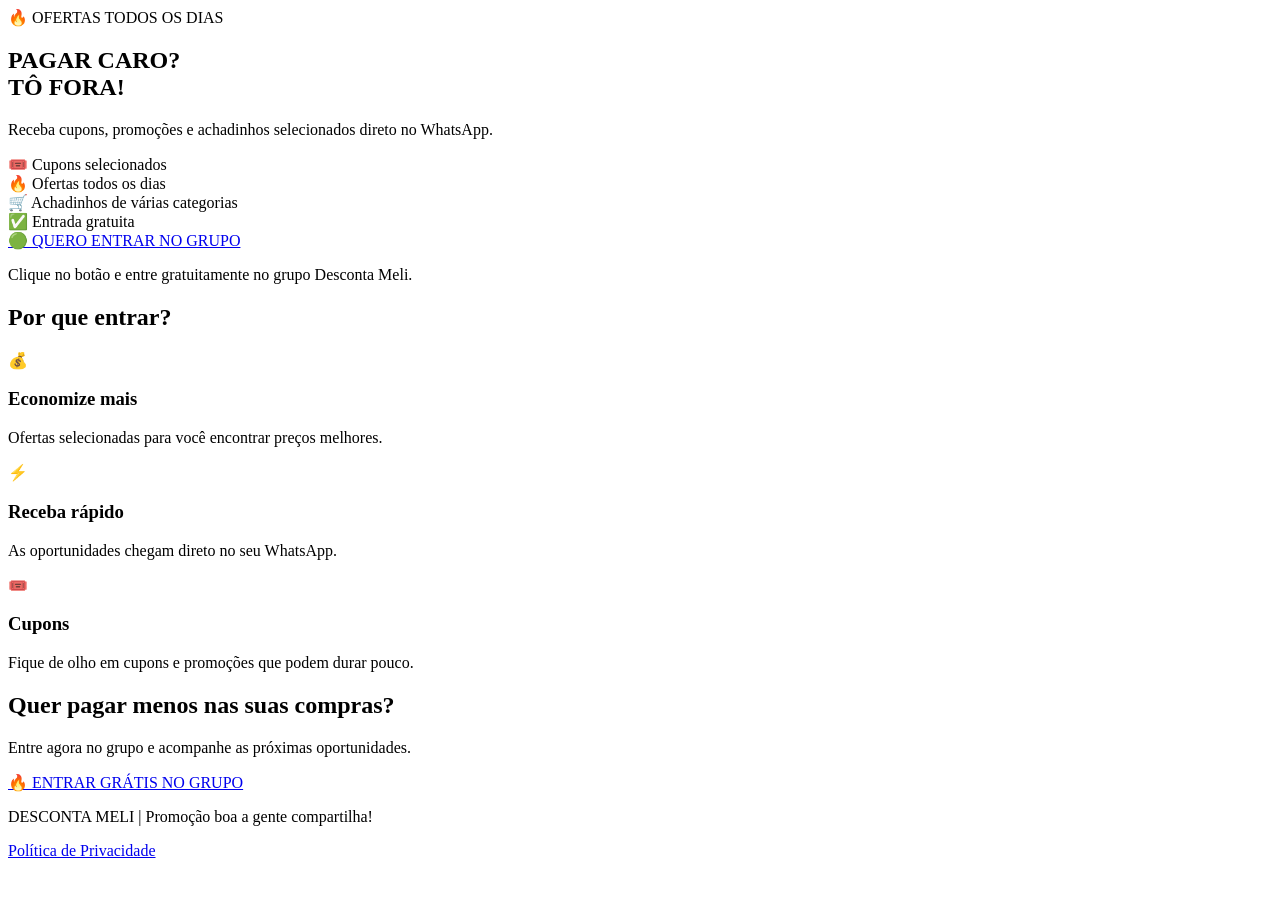
==== index.html @ bd059d1d "Create index.html" ====
<!DOCTYPE html>
<html lang="pt-BR">
<head>
  <meta charset="UTF-8" />
  <meta name="viewport" content="width=device-width, initial-scale=1.0" />
  <title>Desconta Meli | Ofertas e Cupons</title>
  <meta
    name="description"
    content="Entre no grupo Desconta Meli e receba promoções, cupons e achadinhos selecionados todos os dias."
  />

  <link rel="stylesheet" href="style.css" />
</head>

<body>
  <main class="page">

    <section class="hero">
      <div class="badge">🔥 OFERTAS TODOS OS DIAS</div>

      <h1>
        PAGAR CARO?<br />
        <span>TÔ FORA!</span>
      </h1>

      <p class="subtitle">
        Receba cupons, promoções e achadinhos selecionados direto no WhatsApp.
      </p>

      <div class="benefits">
        <div>🎟️ Cupons selecionados</div>
        <div>🔥 Ofertas todos os dias</div>
        <div>🛒 Achadinhos de várias categorias</div>
        <div>✅ Entrada gratuita</div>
      </div>

      <a
        class="cta-button"
        href="SEU_LINK_DO_WHATSAPP_AQUI"
        target="_blank"
        rel="noopener noreferrer"
        onclick="trackLead()"
      >
        🟢 QUERO ENTRAR NO GRUPO
      </a>

      <p class="small-text">
        Clique no botão e entre gratuitamente no grupo Desconta Meli.
      </p>
    </section>

    <section class="proof">
      <h2>Por que entrar?</h2>

      <div class="cards">
        <div class="card">
          <div class="icon">💰</div>
          <h3>Economize mais</h3>
          <p>Ofertas selecionadas para você encontrar preços melhores.</p>
        </div>

        <div class="card">
          <div class="icon">⚡</div>
          <h3>Receba rápido</h3>
          <p>As oportunidades chegam direto no seu WhatsApp.</p>
        </div>

        <div class="card">
          <div class="icon">🎟️</div>
          <h3>Cupons</h3>
          <p>Fique de olho em cupons e promoções que podem durar pouco.</p>
        </div>
      </div>
    </section>

    <section class="final-cta">
      <h2>Quer pagar menos nas suas compras?</h2>
      <p>Entre agora no grupo e acompanhe as próximas oportunidades.</p>

      <a
        class="cta-button"
        href="SEU_LINK_DO_WHATSAPP_AQUI"
        target="_blank"
        rel="noopener noreferrer"
        onclick="trackLead()"
      >
        🔥 ENTRAR GRÁTIS NO GRUPO
      </a>
    </section>

  </main>

  <footer>
    <p>DESCONTA MELI | Promoção boa a gente compartilha!</p>
    <a href="privacidade.html">Política de Privacidade</a>
  </footer>

  <script src="script.js"></script>
</body>
</html>
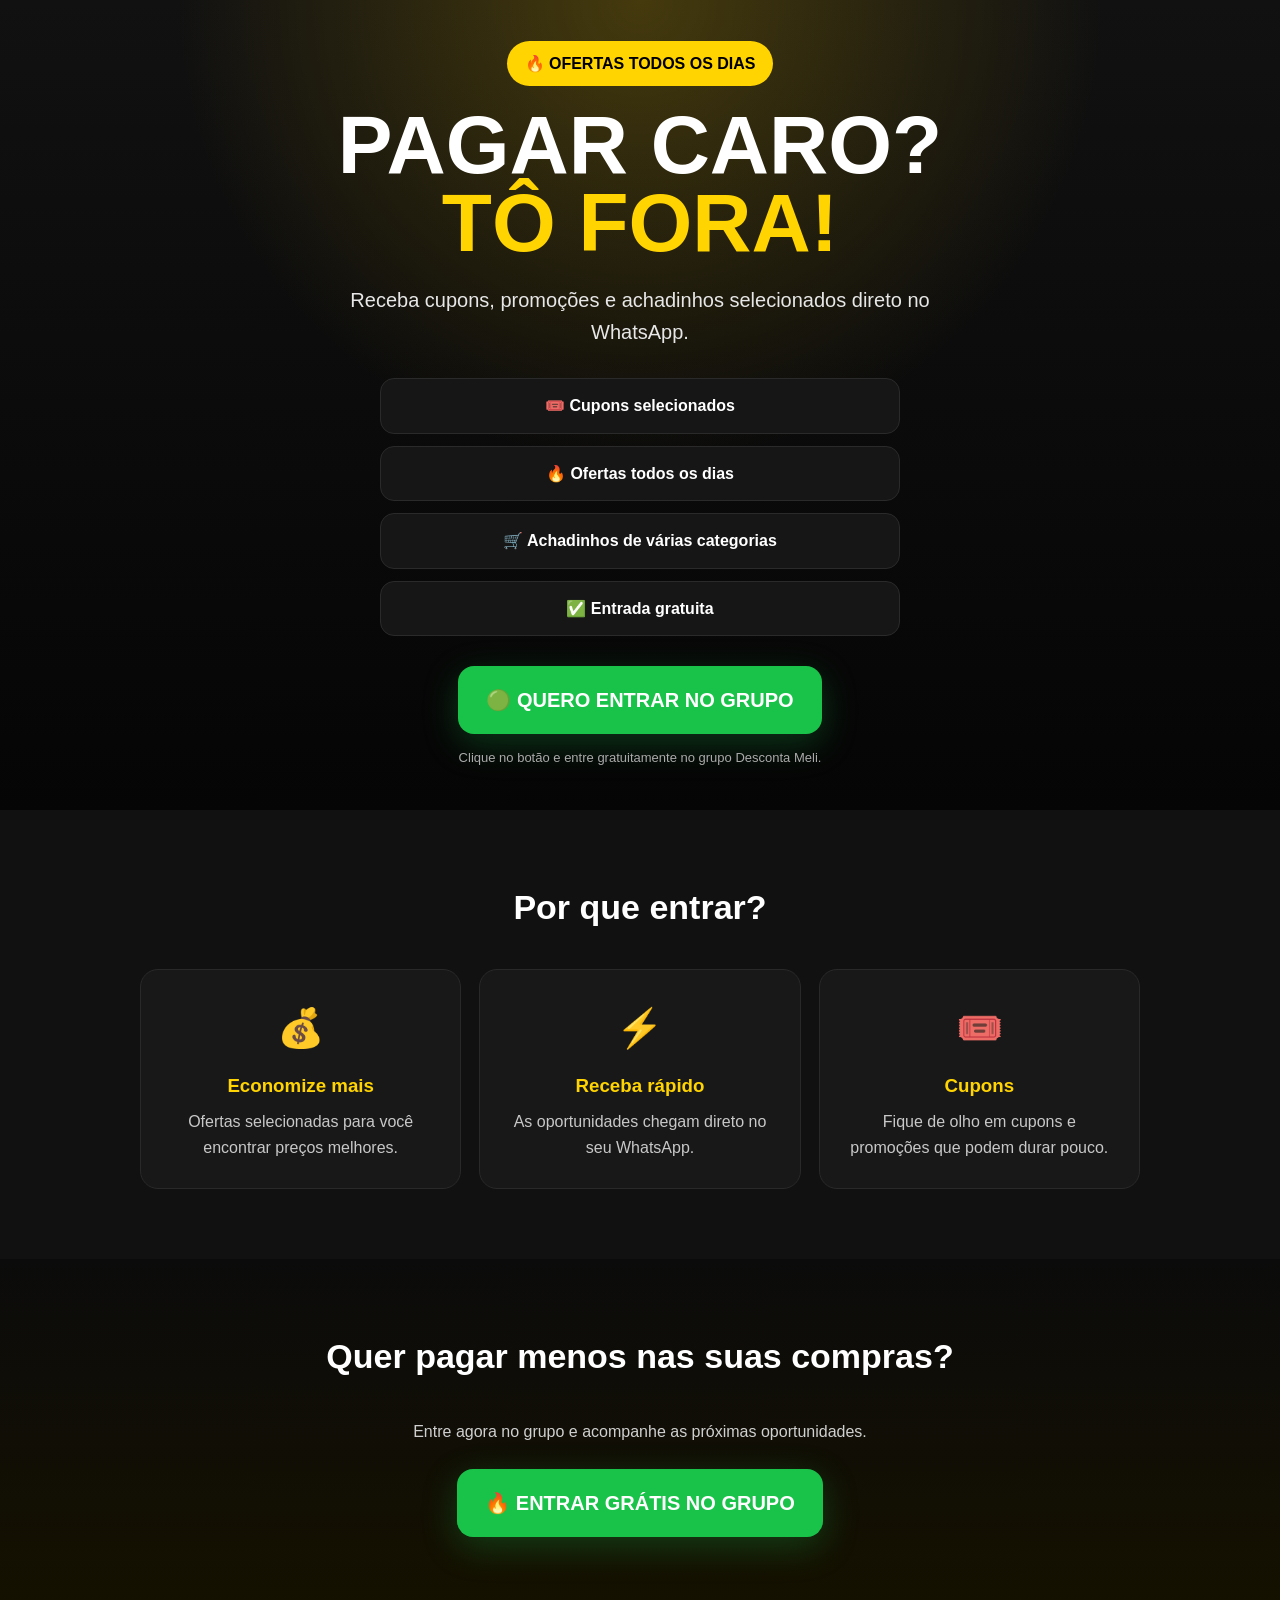
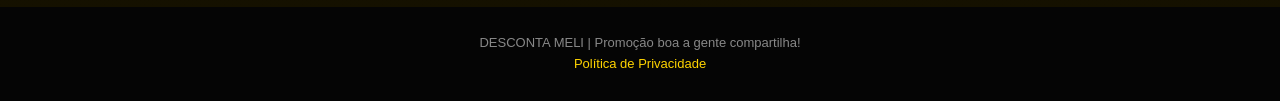
==== commit abf0dd54: "Update index.html" ====
--- a/index.html
+++ b/index.html
@@ -36,7 +36,7 @@
 
       <a
         class="cta-button"
-        href="SEU_LINK_DO_WHATSAPP_AQUI"
+        href="https://chat.whatsapp.com/KtK1atsbUnR9YG10DSmHrC"
         target="_blank"
         rel="noopener noreferrer"
         onclick="trackLead()"
@@ -79,7 +79,7 @@
 
       <a
         class="cta-button"
-        href="SEU_LINK_DO_WHATSAPP_AQUI"
+        href="https://chat.whatsapp.com/KtK1atsbUnR9YG10DSmHrC"
         target="_blank"
         rel="noopener noreferrer"
         onclick="trackLead()"
--- a/style.css
+++ b/style.css
@@ -0,0 +1,179 @@
+* {
+  margin: 0;
+  padding: 0;
+  box-sizing: border-box;
+}
+
+body {
+  font-family: Arial, Helvetica, sans-serif;
+  background: #0b0b0b;
+  color: #ffffff;
+  line-height: 1.6;
+}
+
+.page {
+  min-height: 100vh;
+}
+
+.hero {
+  min-height: 90vh;
+  display: flex;
+  flex-direction: column;
+  align-items: center;
+  justify-content: center;
+  text-align: center;
+  padding: 40px 20px;
+  background:
+    radial-gradient(circle at top, rgba(255, 204, 0, 0.22), transparent 45%),
+    linear-gradient(180deg, #111111 0%, #050505 100%);
+}
+
+.badge {
+  background: #ffd400;
+  color: #000000;
+  font-weight: 800;
+  padding: 10px 18px;
+  border-radius: 999px;
+  margin-bottom: 20px;
+}
+
+.hero h1 {
+  font-size: clamp(42px, 10vw, 82px);
+  line-height: 0.95;
+  font-weight: 900;
+  margin-bottom: 22px;
+}
+
+.hero h1 span {
+  color: #ffd400;
+}
+
+.subtitle {
+  max-width: 650px;
+  font-size: 20px;
+  color: #e7e7e7;
+  margin-bottom: 30px;
+}
+
+.benefits {
+  display: grid;
+  gap: 12px;
+  width: 100%;
+  max-width: 520px;
+  margin-bottom: 30px;
+}
+
+.benefits div {
+  background: #161616;
+  border: 1px solid #2a2a2a;
+  padding: 14px 18px;
+  border-radius: 14px;
+  font-weight: 700;
+}
+
+.cta-button {
+  display: inline-block;
+  background: #19c34a;
+  color: white;
+  text-decoration: none;
+  font-size: 20px;
+  font-weight: 900;
+  padding: 18px 28px;
+  border-radius: 16px;
+  box-shadow: 0 10px 35px rgba(25, 195, 74, 0.25);
+  transition: transform 0.2s ease, box-shadow 0.2s ease;
+}
+
+.cta-button:hover {
+  transform: translateY(-2px);
+  box-shadow: 0 14px 40px rgba(25, 195, 74, 0.35);
+}
+
+.small-text {
+  font-size: 13px;
+  color: #aaaaaa;
+  margin-top: 14px;
+}
+
+.proof {
+  padding: 70px 20px;
+  background: #111111;
+}
+
+.proof h2,
+.final-cta h2 {
+  text-align: center;
+  font-size: 34px;
+  margin-bottom: 35px;
+}
+
+.cards {
+  display: grid;
+  grid-template-columns: repeat(3, 1fr);
+  gap: 18px;
+  max-width: 1000px;
+  margin: 0 auto;
+}
+
+.card {
+  background: #181818;
+  border: 1px solid #292929;
+  border-radius: 18px;
+  padding: 28px;
+  text-align: center;
+}
+
+.icon {
+  font-size: 38px;
+  margin-bottom: 12px;
+}
+
+.card h3 {
+  color: #ffd400;
+  margin-bottom: 8px;
+}
+
+.card p {
+  color: #c8c8c8;
+}
+
+.final-cta {
+  padding: 70px 20px;
+  text-align: center;
+  background: linear-gradient(180deg, #0b0b0b, #151100);
+}
+
+.final-cta p {
+  margin-bottom: 25px;
+  color: #d0d0d0;
+}
+
+footer {
+  text-align: center;
+  padding: 26px 20px;
+  background: #050505;
+  color: #888888;
+  font-size: 13px;
+}
+
+footer a {
+  color: #ffd400;
+  text-decoration: none;
+}
+
+@media (max-width: 760px) {
+  .cards {
+    grid-template-columns: 1fr;
+  }
+
+  .hero {
+    min-height: auto;
+    padding-top: 70px;
+    padding-bottom: 70px;
+  }
+
+  .cta-button {
+    width: 100%;
+    max-width: 420px;
+  }
+}
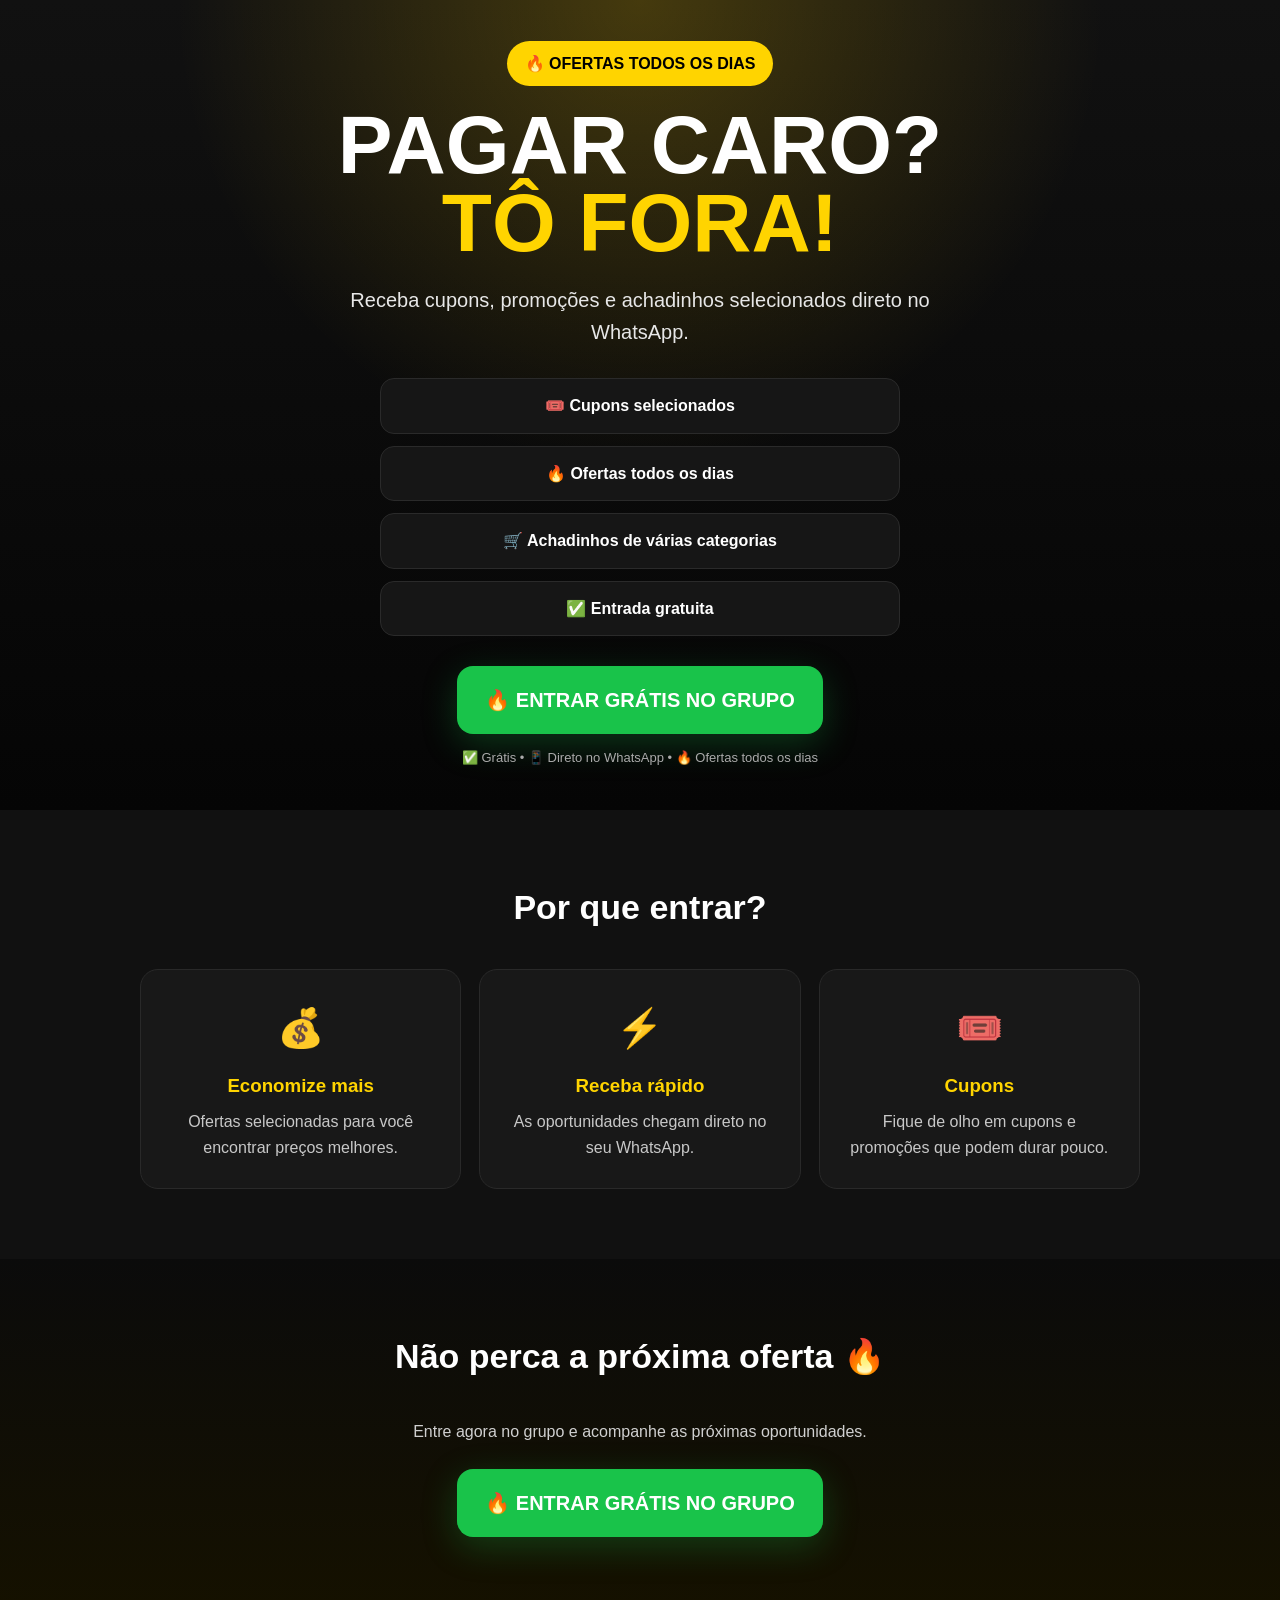
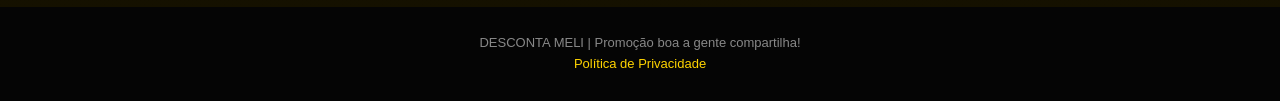
==== commit ff147309: "Update index.html" ====
--- a/index.html
+++ b/index.html
@@ -3,23 +3,80 @@
 <head>
   <meta charset="UTF-8" />
   <meta name="viewport" content="width=device-width, initial-scale=1.0" />
+
   <title>Desconta Meli | Ofertas e Cupons</title>
+
   <meta
     name="description"
-    content="Entre no grupo Desconta Meli e receba promoções, cupons e achadinhos selecionados todos os dias."
+    content="Entre no grupo Desconta Meli e receba promoções, cupons e achadinhos selecionados todos os dias direto no WhatsApp."
   />
 
+  <meta name="theme-color" content="#0b0b0b" />
+
   <link rel="stylesheet" href="style.css" />
+
+  <!-- Meta Pixel Code -->
+  <script>
+    !function(f,b,e,v,n,t,s)
+    {
+      if(f.fbq)return;
+      n=f.fbq=function(){
+        n.callMethod?
+        n.callMethod.apply(n,arguments):n.queue.push(arguments)
+      };
+
+      if(!f._fbq)f._fbq=n;
+
+      n.push=n;
+      n.loaded=!0;
+      n.version='2.0';
+      n.queue=[];
+
+      t=b.createElement(e);
+      t.async=!0;
+      t.src=v;
+
+      s=b.getElementsByTagName(e)[0];
+      s.parentNode.insertBefore(t,s);
+
+    }(
+      window,
+      document,
+      'script',
+      'https://connect.facebook.net/en_US/fbevents.js'
+    );
+
+    fbq('init', '1818689812254954');
+    fbq('track', 'PageView');
+  </script>
+  <!-- End Meta Pixel Code -->
+
 </head>
 
 <body>
+
+  <!-- Meta Pixel fallback -->
+  <noscript>
+    <img
+      height="1"
+      width="1"
+      style="display:none"
+      src="https://www.facebook.com/tr?id=1818689812254954&ev=PageView&noscript=1"
+      alt=""
+    />
+  </noscript>
+
   <main class="page">
 
+    <!-- HERO -->
     <section class="hero">
-      <div class="badge">🔥 OFERTAS TODOS OS DIAS</div>
+
+      <div class="badge">
+        🔥 OFERTAS TODOS OS DIAS
+      </div>
 
       <h1>
-        PAGAR CARO?<br />
+        PAGAR CARO?<br>
         <span>TÔ FORA!</span>
       </h1>
 
@@ -28,73 +85,146 @@
       </p>
 
       <div class="benefits">
-        <div>🎟️ Cupons selecionados</div>
-        <div>🔥 Ofertas todos os dias</div>
-        <div>🛒 Achadinhos de várias categorias</div>
-        <div>✅ Entrada gratuita</div>
+
+        <div>
+          🎟️ Cupons selecionados
+        </div>
+
+        <div>
+          🔥 Ofertas todos os dias
+        </div>
+
+        <div>
+          🛒 Achadinhos de várias categorias
+        </div>
+
+        <div>
+          ✅ Entrada gratuita
+        </div>
+
       </div>
 
       <a
         class="cta-button"
-        href="https://chat.whatsapp.com/KtK1atsbUnR9YG10DSmHrC"
+        href="SEU_LINK_DO_GRUPO_WHATSAPP"
         target="_blank"
         rel="noopener noreferrer"
-        onclick="trackLead()"
-      >
-        🟢 QUERO ENTRAR NO GRUPO
-      </a>
-
-      <p class="small-text">
-        Clique no botão e entre gratuitamente no grupo Desconta Meli.
-      </p>
-    </section>
-
-    <section class="proof">
-      <h2>Por que entrar?</h2>
-
-      <div class="cards">
-        <div class="card">
-          <div class="icon">💰</div>
-          <h3>Economize mais</h3>
-          <p>Ofertas selecionadas para você encontrar preços melhores.</p>
-        </div>
-
-        <div class="card">
-          <div class="icon">⚡</div>
-          <h3>Receba rápido</h3>
-          <p>As oportunidades chegam direto no seu WhatsApp.</p>
-        </div>
-
-        <div class="card">
-          <div class="icon">🎟️</div>
-          <h3>Cupons</h3>
-          <p>Fique de olho em cupons e promoções que podem durar pouco.</p>
-        </div>
-      </div>
-    </section>
-
-    <section class="final-cta">
-      <h2>Quer pagar menos nas suas compras?</h2>
-      <p>Entre agora no grupo e acompanhe as próximas oportunidades.</p>
-
-      <a
-        class="cta-button"
-        href="https://chat.whatsapp.com/KtK1atsbUnR9YG10DSmHrC"
-        target="_blank"
-        rel="noopener noreferrer"
-        onclick="trackLead()"
+        onclick="trackLead('botao_topo')"
       >
         🔥 ENTRAR GRÁTIS NO GRUPO
       </a>
+
+      <p class="small-text">
+        ✅ Grátis • 📱 Direto no WhatsApp • 🔥 Ofertas todos os dias
+      </p>
+
     </section>
 
+
+    <!-- BENEFÍCIOS -->
+    <section class="proof">
+
+      <h2>Por que entrar?</h2>
+
+      <div class="cards">
+
+        <div class="card">
+
+          <div class="icon">
+            💰
+          </div>
+
+          <h3>
+            Economize mais
+          </h3>
+
+          <p>
+            Ofertas selecionadas para você encontrar preços melhores.
+          </p>
+
+        </div>
+
+
+        <div class="card">
+
+          <div class="icon">
+            ⚡
+          </div>
+
+          <h3>
+            Receba rápido
+          </h3>
+
+          <p>
+            As oportunidades chegam direto no seu WhatsApp.
+          </p>
+
+        </div>
+
+
+        <div class="card">
+
+          <div class="icon">
+            🎟️
+          </div>
+
+          <h3>
+            Cupons
+          </h3>
+
+          <p>
+            Fique de olho em cupons e promoções que podem durar pouco.
+          </p>
+
+        </div>
+
+      </div>
+
+    </section>
+
+
+    <!-- CTA FINAL -->
+    <section class="final-cta">
+
+      <h2>
+        Não perca a próxima oferta 🔥
+      </h2>
+
+      <p>
+        Entre agora no grupo e acompanhe as próximas oportunidades.
+      </p>
+
+      <a
+        class="cta-button"
+        href="SEU_LINK_DO_GRUPO_WHATSAPP"
+        target="_blank"
+        rel="noopener noreferrer"
+        onclick="trackLead('botao_final')"
+      >
+        🔥 ENTRAR GRÁTIS NO GRUPO
+      </a>
+
+    </section>
+
   </main>
 
+
+  <!-- RODAPÉ -->
   <footer>
-    <p>DESCONTA MELI | Promoção boa a gente compartilha!</p>
-    <a href="privacidade.html">Política de Privacidade</a>
+
+    <p>
+      DESCONTA MELI | Promoção boa a gente compartilha!
+    </p>
+
+    <a href="privacidade.html">
+      Política de Privacidade
+    </a>
+
   </footer>
 
+
+  <!-- Scripts -->
   <script src="script.js"></script>
+
 </body>
 </html>
